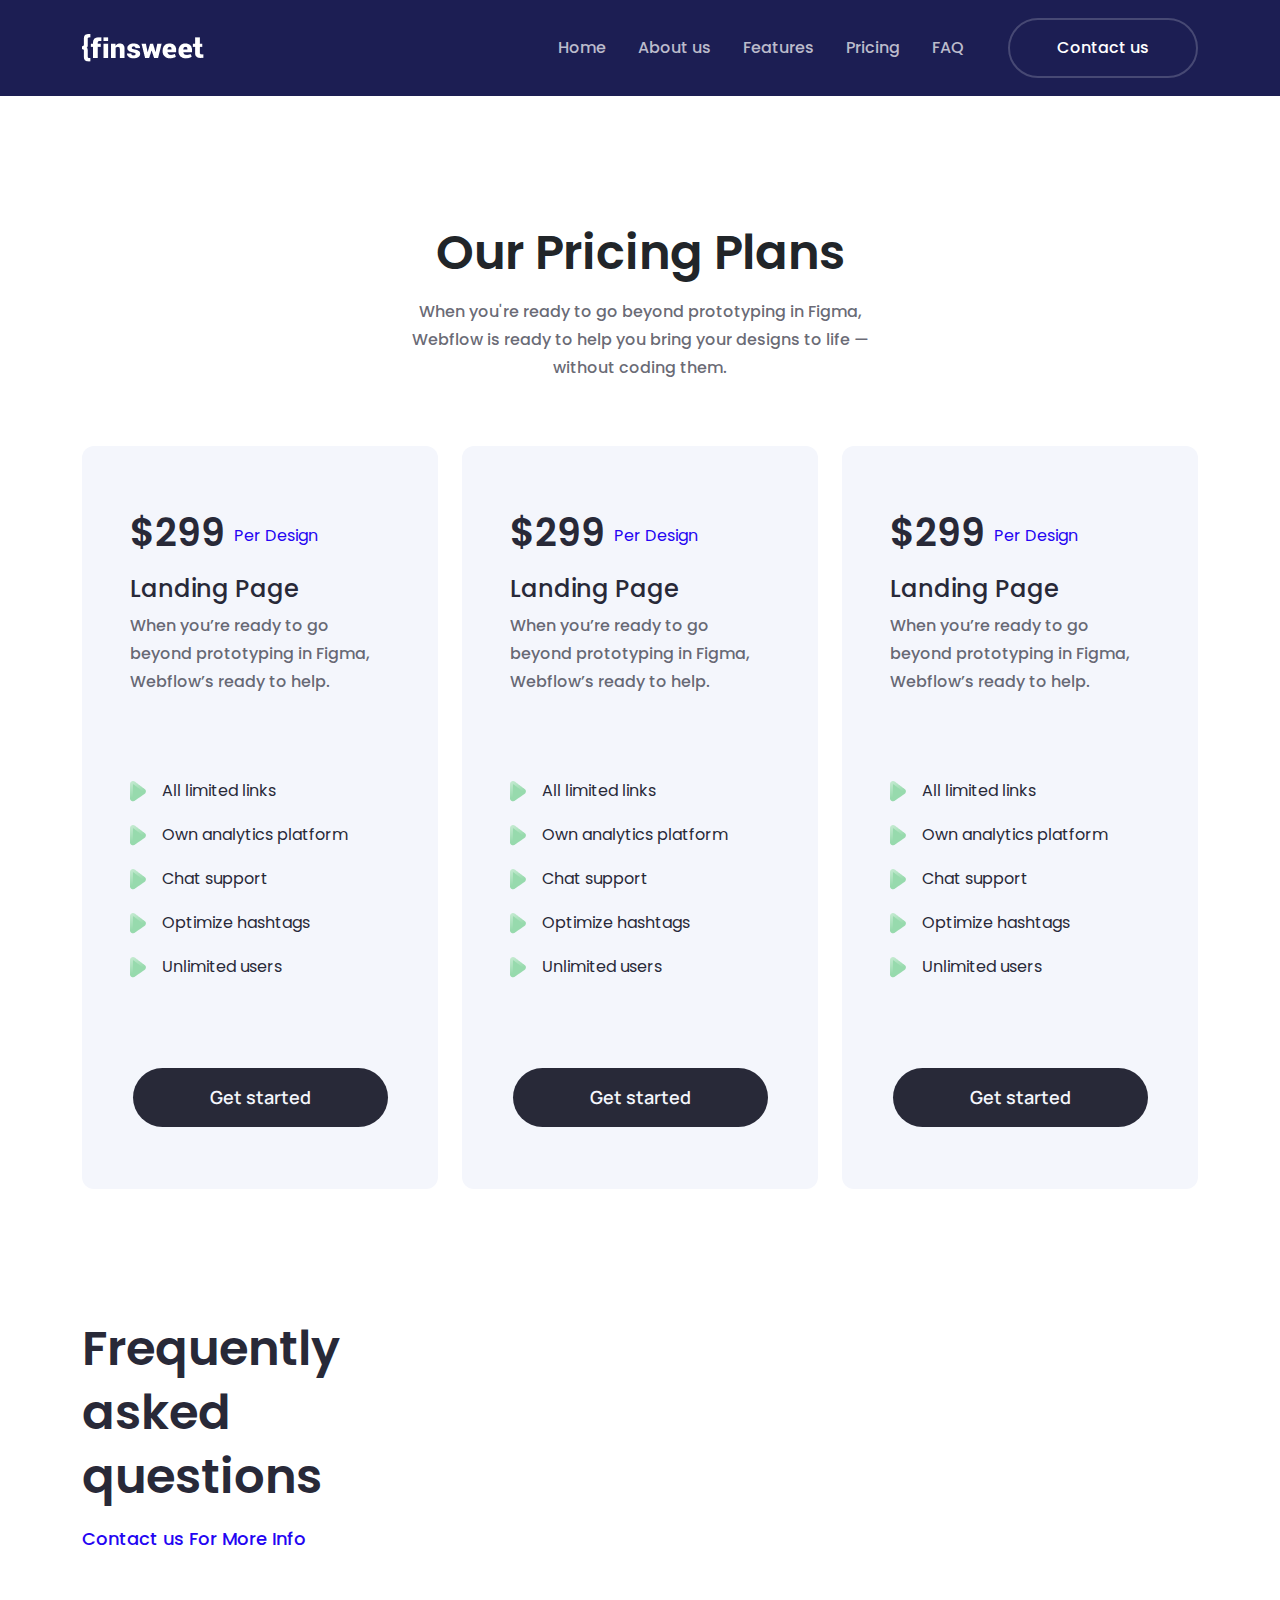
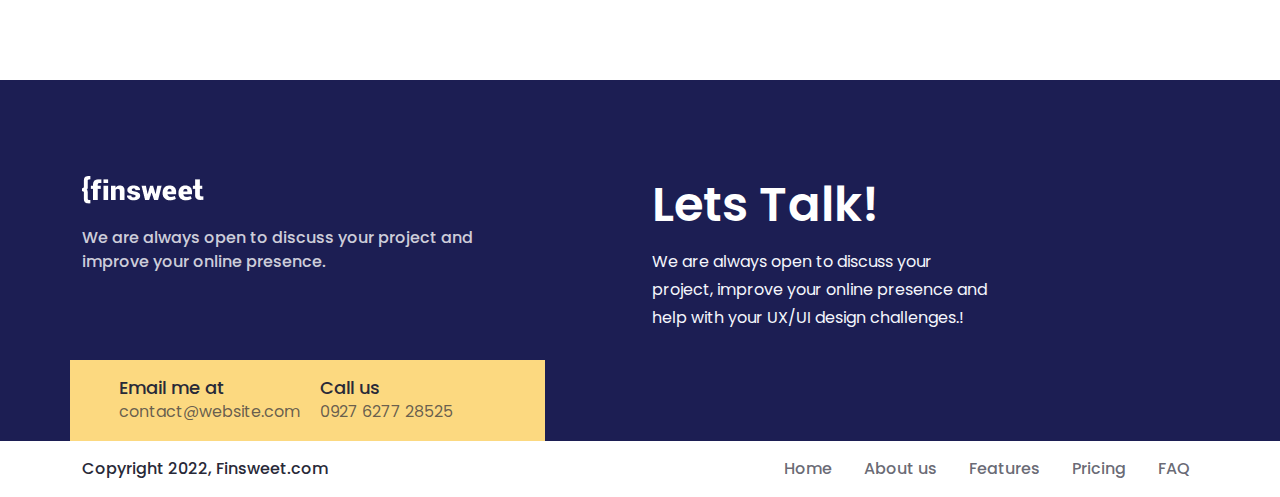
==== finsweetFull/pricing.html @ c9d98468 "pricing card done" ====
<html lang="en">

<head>
    <meta charset="UTF-8">
    <meta name="viewport" content="width=device-width, initial-scale=1.0">
    <title>Finsweet</title>
    <link rel="stylesheet" data-purpose="Layout StyleSheet" title="Web Awesome" href="/css/app-wa-8106c2e05ae3cd7bfbb686f33d73a923.css?vsn=d">

    <link rel="stylesheet" href="https://site-assets.fontawesome.com/releases/v6.5.1/css/all.css">

    <link rel="stylesheet" href="https://site-assets.fontawesome.com/releases/v6.5.1/css/sharp-thin.css">

    <link rel="stylesheet" href="https://site-assets.fontawesome.com/releases/v6.5.1/css/sharp-solid.css">

    <link rel="stylesheet" href="https://site-assets.fontawesome.com/releases/v6.5.1/css/sharp-regular.css">

    <link rel="stylesheet" href="https://site-assets.fontawesome.com/releases/v6.5.1/css/sharp-light.css">

    <link rel="stylesheet" href="css/bootstrap.min.css">
    <link rel="stylesheet" href="css/pricingcss/style.css">
    <link rel="stylesheet" href="css/pricingcss/responsive.css">
</head>

<body>
    <!-- nav part start -->
    <section id="navFull">
        <nav class="navbar navbar-expand-lg">
            <div class="container">
                <a class="navbar-brand" href="#">
                    <picture>
                        <img src="Images/Finsweet white logo 1.png" alt="logo" class="img-fluid  w-100 ">
                    </picture>
                </a>
                <button class="navbar-toggler" type="button" data-bs-toggle="collapse" data-bs-target="#navbarSupportedContent" aria-controls="navbarSupportedContent" aria-expanded="false" aria-label="Toggle navigation">
                    <span class="navbar-toggler-icon"></span>
                </button>
                <div class="collapse navbar-collapse" id="navbarNav">
                    <ul class="navbar-nav ms-auto column-gap-3 ">
                        <li class="nav-item menuItem">
                            <a class="nav-link" aria-current="page" href="#">Home</a>
                        </li>
                        <li class="nav-item menuItem">
                            <a class="nav-link" href="#">About us</a>
                        </li>
                        <li class="nav-item menuItem">
                            <a class="nav-link" href="#">Features</a>
                        </li>
                        <li class="nav-item menuItem">
                            <a class="nav-link" href="#">Pricing</a>
                        </li>
                        <li class="nav-item menuItem">
                            <a class="nav-link" href="#">FAQ</a>
                        </li>
                    </ul>
                    <div class="navBtn">
                        <a href="#">Contact us</a>
                    </div>
                </div>
            </div>
        </nav>
    </section>
    <!-- nav part end -->

    <!-- pricing part css start-->
    <section id="pricingFull">
        <div class="container">
            <div class="row justify-content-center">
                <div class="col-lg-6 text-center">
                    <div class="pricingTop">
                        <h2 class="pricingTop__header">Our Pricing Plans</h2>
                        <p class="pricingTop__discription">When you're ready to go beyond prototyping in Figma, Webflow is ready to help you bring your designs to life — without coding them.</p>
                    </div>
                </div>
            </div>
            <div class="row">
                <div class="col-lg-4">
                    <div class="pricingCard">
                        <h6 class="pricingCard__price">$299 <span class="pricingCard__price--span">Per Design</span></h6>
                        <h4 class="pricingCard__title">Landing Page </h4>
                        <p class="pricingCard__discription">When you’re ready to go beyond prototyping in Figma, Webflow’s ready to help.</p>
                        <ul>
                            <li class="pricingCard__item"><span class="pricingCard__item--icon"><img src="Images/pricingactivePointer.png" alt=""></span>All limited links</li>
                            <li class="pricingCard__item"><span class="pricingCard__item--icon"><img src="Images/pricingactivePointer.png" alt=""></span>Own analytics platform</li>
                            <li class="pricingCard__item"><span class="pricingCard__item--icon"><img src="Images/pricingactivePointer.png" alt=""></span>Chat support</li>
                            <li class="pricingCard__item"><span class="pricingCard__item--icon"><img src="Images/pricingactivePointer.png" alt=""></span>Optimize hashtags</li>
                            <li class="pricingCard__item"><span class="pricingCard__item--icon"><img src="Images/pricingactivePointer.png" alt=""></span>Unlimited users</li>
                        </ul>
                        <div class="pricingCardbtn text-center "><a href="#" class="pricingCard__btn">Get started</a></div>
                    </div>
                </div>
                <div class="col-lg-4">
                    <div class="pricingCard">
                        <h6 class="pricingCard__price">$299 <span class="pricingCard__price--span">Per Design</span></h6>
                        <h4 class="pricingCard__title">Landing Page </h4>
                        <p class="pricingCard__discription">When you’re ready to go beyond prototyping in Figma, Webflow’s ready to help.</p>
                        <ul>
                            <li class="pricingCard__item"><span class="pricingCard__item--icon"><img src="Images/pricingactivePointer.png" alt=""></span>All limited links</li>
                            <li class="pricingCard__item"><span class="pricingCard__item--icon"><img src="Images/pricingactivePointer.png" alt=""></span>Own analytics platform</li>
                            <li class="pricingCard__item"><span class="pricingCard__item--icon"><img src="Images/pricingactivePointer.png" alt=""></span>Chat support</li>
                            <li class="pricingCard__item"><span class="pricingCard__item--icon"><img src="Images/pricingactivePointer.png" alt=""></span>Optimize hashtags</li>
                            <li class="pricingCard__item"><span class="pricingCard__item--icon"><img src="Images/pricingactivePointer.png" alt=""></span>Unlimited users</li>
                        </ul>
                        <div class="pricingCardbtn text-center "><a href="#" class="pricingCard__btn">Get started</a></div>
                    </div>
                </div>
                <div class="col-lg-4">
                    <div class="pricingCard">
                        <h6 class="pricingCard__price">$299 <span class="pricingCard__price--span">Per Design</span></h6>
                        <h4 class="pricingCard__title">Landing Page </h4>
                        <p class="pricingCard__discription">When you’re ready to go beyond prototyping in Figma, Webflow’s ready to help.</p>
                        <ul>
                            <li class="pricingCard__item"><span class="pricingCard__item--icon"><img src="Images/pricingactivePointer.png" alt=""></span>All limited links</li>
                            <li class="pricingCard__item"><span class="pricingCard__item--icon"><img src="Images/pricingactivePointer.png" alt=""></span>Own analytics platform</li>
                            <li class="pricingCard__item"><span class="pricingCard__item--icon"><img src="Images/pricingactivePointer.png" alt=""></span>Chat support</li>
                            <li class="pricingCard__item"><span class="pricingCard__item--icon"><img src="Images/pricingactivePointer.png" alt=""></span>Optimize hashtags</li>
                            <li class="pricingCard__item"><span class="pricingCard__item--icon"><img src="Images/pricingactivePointer.png" alt=""></span>Unlimited users</li>
                        </ul>
                        <div class="pricingCardbtn text-center "><a href="#" class="pricingCard__btn">Get started</a></div>
                    </div>
                </div>
            </div>
        </div>
    </section>
    <!-- pricing part css end-->

    <!-- faq part css end-->
    <section id="faqFull">
        <div class="container">
            <div class="row">
                <div class="col-lg-4">
                    <div class="faqLeft">
                        <h2 class="faqLeft__header">Frequently asked questions</h2>
                        <p class="faqLeft__discription">Contact us For More Info</p>
                    </div>
                </div>
                <div class="col-lg-8"></div>
            </div>
        </div>
    </section>
    <!-- faq part css end-->

    <!-- footer part start -->
    <footer id="footerFull">
        <div class="container">
            <div class="row">
                <div class="col-lg-5">
                    <div class="footerLeft">
                        <a href="#">
                            <picture><img src="Images/Finsweet white logo 1.png" alt="Images/Finsweet white logo 1.png" class="img-fluid"></picture>
                        </a>
                        <p class="footerLeft__discription">We are always open to discuss your project and improve your online presence.</p>
                        <div class="row footerLeft__contact align-items-center">
                            <div class="col-lg-6 col-md-6 col-sm-6">
                                <h6 class="footerLeft__contactTitile">Email me at</h6>
                                <p class="footerLeft__contactDiscrip">contact@website.com</p>
                            </div>
                            <div class="col-lg-6 col-md-6 col-sm-6">
                                <h6 class="footerLeft__contactTitile">Call us</h6>
                                <p class="footerLeft__contactDiscrip">0927 6277 28525</p>
                            </div>
                        </div>
                    </div>
                </div>
                <div class="col-lg-6 offset-lg-1 mt-md-4 mt-lg-0 mt-sm-3 mt-3 ">
                    <div class="footerRight">
                        <h4 class="footerRight__title">Lets Talk!</h4>
                        <p class="footerRight__discription">We are always open to discuss your project, improve your online presence and help with your UX/UI design challenges.!</p>
                        <div class="footerRight__social">
                            <a href="#"><i class="fa-brands fa-facebook"></i></a>
                            <a href="#"><i class="fa-brands fa-twitter"></i></a>
                            <a href="#"><i class="fa-brands fa-linkedin"></i></a>
                        </div>
                    </div>
                </div>
            </div>
        </div>
    </footer>
    <!-- footer part end -->

    <!-- footernav part end -->
    <nav class="navbar navbar-expand-lg">
        <div class="container">
            <p class="footernavcopyright">Copyright 2022, <a href="#" class="footernavcopyrightlink">Finsweet.com</a></p>
            <button class="navbar-toggler" type="button" data-bs-toggle="collapse" data-bs-target="#navbarSupportedContent" aria-controls="navbarSupportedContent" aria-expanded="false" aria-label="Toggle navigation">
                    <span class="navbar-toggler-icon"></span>
                </button>
            <div class="collapse navbar-collapse" id="navbarNav">
                <ul class="navbar-nav ms-auto column-gap-3 ">
                    <li class="nav-item menuItem footer--menuitem">
                        <a class="nav-link" aria-current="page" href="#">Home</a>
                    </li>
                    <li class="nav-item menuItem footer--menuitem">
                        <a class="nav-link" href="#">About us</a>
                    </li>
                    <li class="nav-item menuItem footer--menuitem">
                        <a class="nav-link" href="#">Features</a>
                    </li>
                    <li class="nav-item menuItem footer--menuitem">
                        <a class="nav-link" href="#">Pricing</a>
                    </li>
                    <li class="nav-item menuItem footer--menuitem">
                        <a class="nav-link" href="#">FAQ</a>
                    </li>
                </ul>
            </div>
        </div>
    </nav>
    <!-- footernav part end -->
</body>
---- finsweetFull/css/pricingcss/style.css ----
@import "../common.css";
@import "../navbar.css";
@import "../footer.css";
:root {
    --primary_blue: #1C1E53;
    --primary_white: #fff;
    --dark_blue: #282938;
    --Grey: #F4F6FC;
    --light_grey: #BBBBCB;
    --yellow: #FCD980;
    --tint_blue: #2405F2;
    --poppins: "Poppins", sans-serif;
    --manrope: "Manrope", sans-serif;
}


/* pricing part css */

#pricingFull {
    padding: 128px 0;
}

.pricingTop__header {
    font-family: var(--poppins);
    font-size: 48px;
    font-weight: 600;
    color: var(dark_blue);
}

.pricingTop__discription {
    font-family: var(--poppins);
    font-size: 16px;
    font-weight: 500;
    line-height: 28px;
    padding: 16px 28px 0;
    color: rgba(40, 41, 56, 0.705);
}

.pricingTop {
    padding-bottom: 64px;
}

.pricingCard {
    padding: 64px 48px 62px;
    background: var(--Grey);
    border-radius: 12px;
    -webkit-border-radius: 12px;
    -moz-border-radius: 12px;
    -ms-border-radius: 12px;
    -o-border-radius: 12px;
    transition: ease-in-out .3s;
    -webkit-transition: ease-in-out .3s;
    -moz-transition: ease-in-out .3s;
    -ms-transition: ease-in-out .3s;
    -o-transition: ease-in-out .3s;
    position: relative;
    overflow: hidden;
    z-index: 1;
}

.pricingCard::before {
    position: absolute;
    content: '';
    bottom: 155px;
    left: 50%;
    width: 1151px;
    height: 1151px;
    border-radius: 50%;
    -webkit-border-radius: 50%;
    -moz-border-radius: 50%;
    -ms-border-radius: 50%;
    -o-border-radius: 50%;
    background: rgba(255, 255, 255, 0.062);
    transition: ease-in-out.3s;
    -webkit-transition: ease-in-out.3s;
    -moz-transition: ease-in-out.3s;
    -ms-transition: ease-in-out.3s;
    -o-transition: ease-in-out.3s;
    z-index: -1;
    transform: translateX(-50%);
    -webkit-transform: translateX(-50%);
    -moz-transform: translateX(-50%);
    -ms-transform: translateX(-50%);
    -o-transform: translateX(-50%);
    scale: 0;
}

.pricingCard:hover:before {
    scale: 1;
}

.pricingCard:hover {
    background: var(--primary_blue);
}

.pricingCard:hover .pricingCard__price--span {
    color: var(--yellow);
}

.pricingCard:hover .pricingCard__discription {
    color: rgba(255, 255, 255, 0.705);
}

.pricingCard:hover .pricingCard__price,
.pricingCard:hover .pricingCard__title,
.pricingCard:hover .pricingCard__item {
    color: var(--primary_white);
}

.pricingCard:hover .pricingCard__btn {
    background: var(--yellow);
    color: var(--dark_blue);
}

.pricingCard__price {
    font-family: var(--poppins);
    font-size: 38px;
    font-weight: 600;
    color: var(--dark_blue);
    transition: ease-in-out.3s;
    -webkit-transition: ease-in-out.3s;
    -moz-transition: ease-in-out.3s;
    -ms-transition: ease-in-out.3s;
    -o-transition: ease-in-out.3s;
}

.pricingCard__price--span {
    font-family: var(--poppins);
    font-size: 16px;
    font-weight: 400;
    color: var(--tint_blue);
    vertical-align: middle;
    transition: ease-in-out.3s;
    -webkit-transition: ease-in-out.3s;
    -moz-transition: ease-in-out.3s;
    -ms-transition: ease-in-out.3s;
    -o-transition: ease-in-out.3s;
}

.pricingCard__title {
    font-family: var(--poppins);
    font-size: 24px;
    font-weight: 500;
    color: var(--dark_blue);
    padding: 20px 0 8px;
    transition: ease-in-out.3s;
    -webkit-transition: ease-in-out.3s;
    -moz-transition: ease-in-out.3s;
    -ms-transition: ease-in-out.3s;
    -o-transition: ease-in-out.3s;
}

.pricingCard__discription {
    font-family: var(--poppins);
    font-weight: 500;
    line-height: 28px;
    color: rgba(40, 41, 56, 0.705);
    max-width: 281px;
    padding-bottom: 73px;
    transition: ease-in-out.3s;
    -webkit-transition: ease-in-out.3s;
    -moz-transition: ease-in-out.3s;
    -ms-transition: ease-in-out.3s;
    -o-transition: ease-in-out.3s;
}

.pricingCard__item {
    font-family: var(--poppins);
    font-size: 16px;
    font-weight: 400;
    color: var(--dark_blue);
    padding: 10px 0;
    transition: ease-in-out.3s;
    -webkit-transition: ease-in-out.3s;
    -moz-transition: ease-in-out.3s;
    -ms-transition: ease-in-out.3s;
    -o-transition: ease-in-out.3s;
}

.pricingCard__item--icon {
    padding-right: 16px;
}

.pricingCard__btn {
    font-family: var(--manrope);
    font-size: 18px;
    font-weight: 600;
    color: var(--Grey);
    padding: 16px 77px;
    background: var(--dark_blue);
    border-radius: 41px;
    -webkit-border-radius: 41px;
    -moz-border-radius: 41px;
    -ms-border-radius: 41px;
    -o-border-radius: 41px;
    transition: ease-in-out .3s;
    -webkit-transition: ease-in-out .3s;
    -moz-transition: ease-in-out .3s;
    -ms-transition: ease-in-out .3s;
    -o-transition: ease-in-out .3s;
}

.pricingCard__btn:hover {
    transform: scale(1.1);
    -webkit-transform: scale(1.1);
    -moz-transform: scale(1.1);
    -ms-transform: scale(1.1);
    -o-transform: scale(1.1);
}

.pricingCardbtn {
    display: block;
    padding-top: 79px;
}


/* pricing part css */


/* faq part css */

#faqFull {
    padding-bottom: 128px;
}

.faqLeft__header {
    font-family: var(--poppins);
    font-size: 48px;
    font-weight: 600;
    line-height: 64px;
    color: var(--dark_blue);
    padding-bottom: 16px;
}

.faqLeft__discription {
    font-family: var(--poppins);
    font-size: 18px;
    font-weight: 500;
    color: var(--tint_blue);
}


/* faq part css */
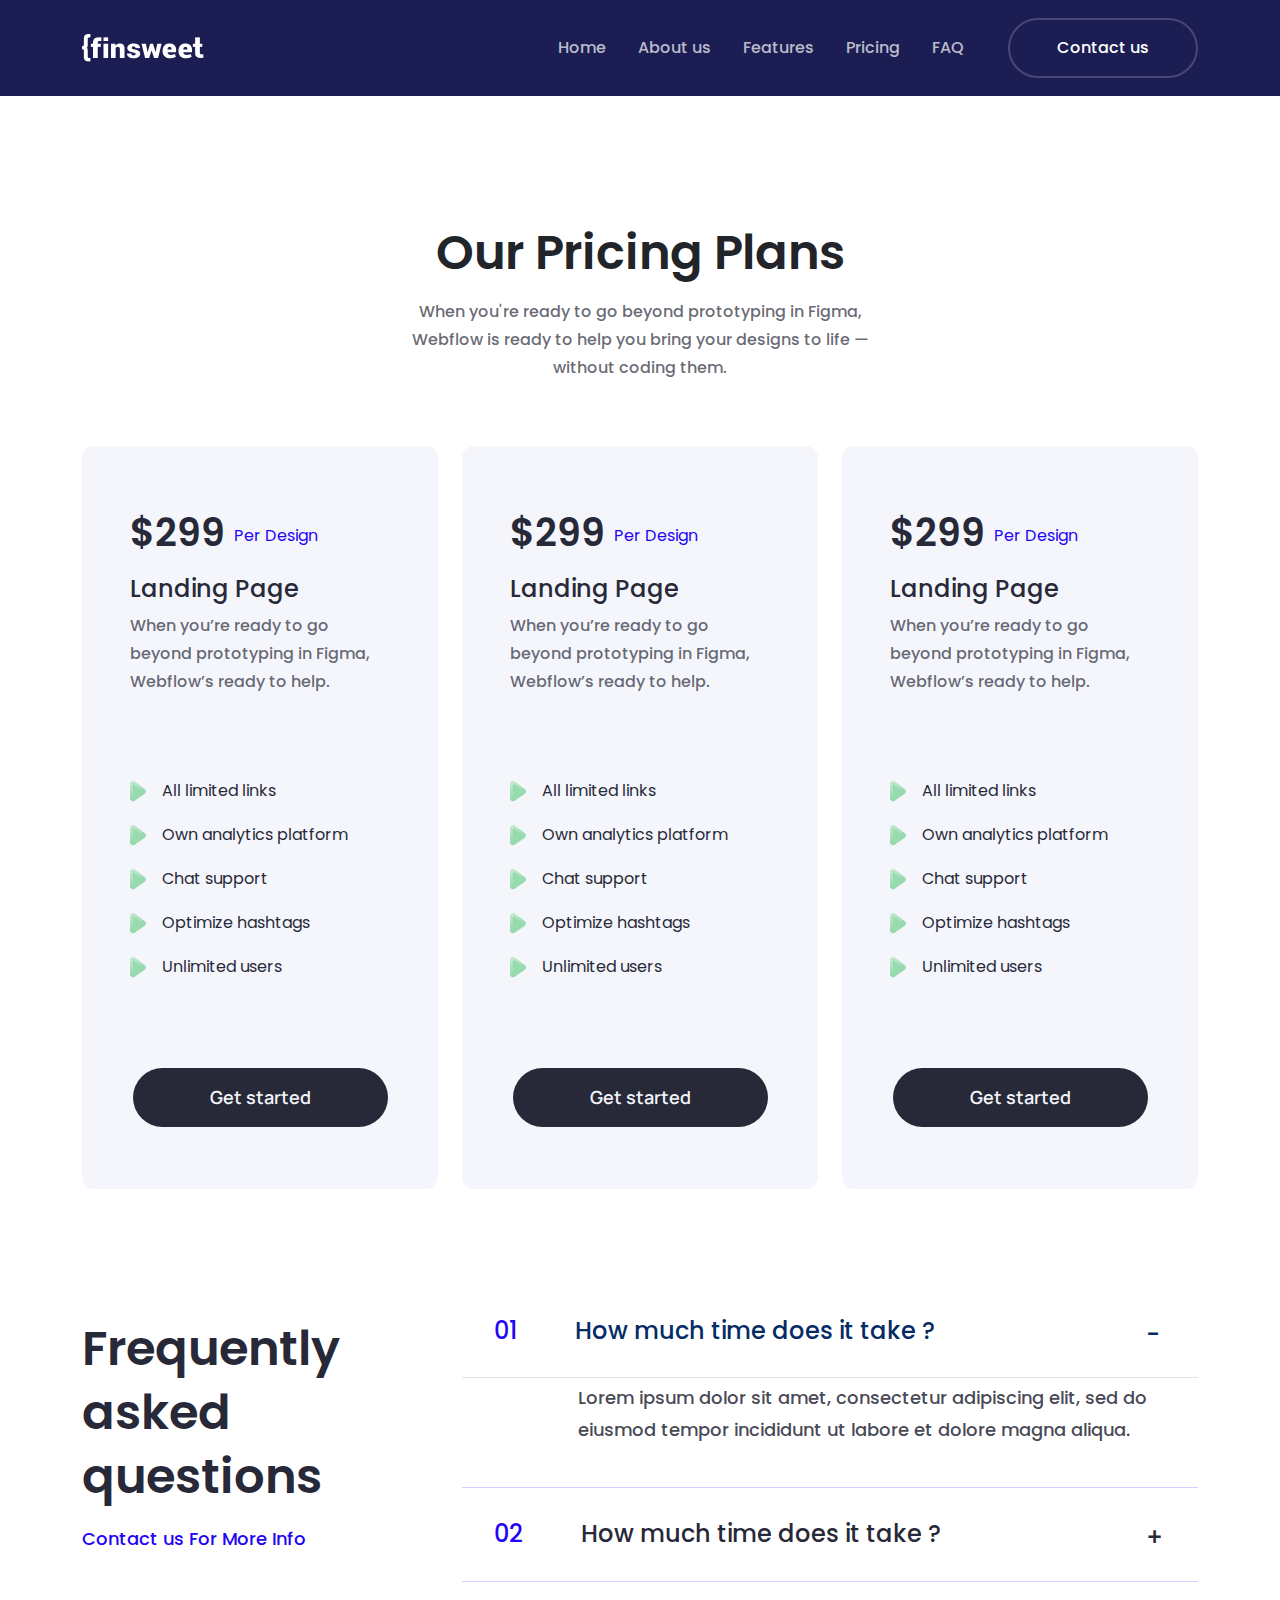
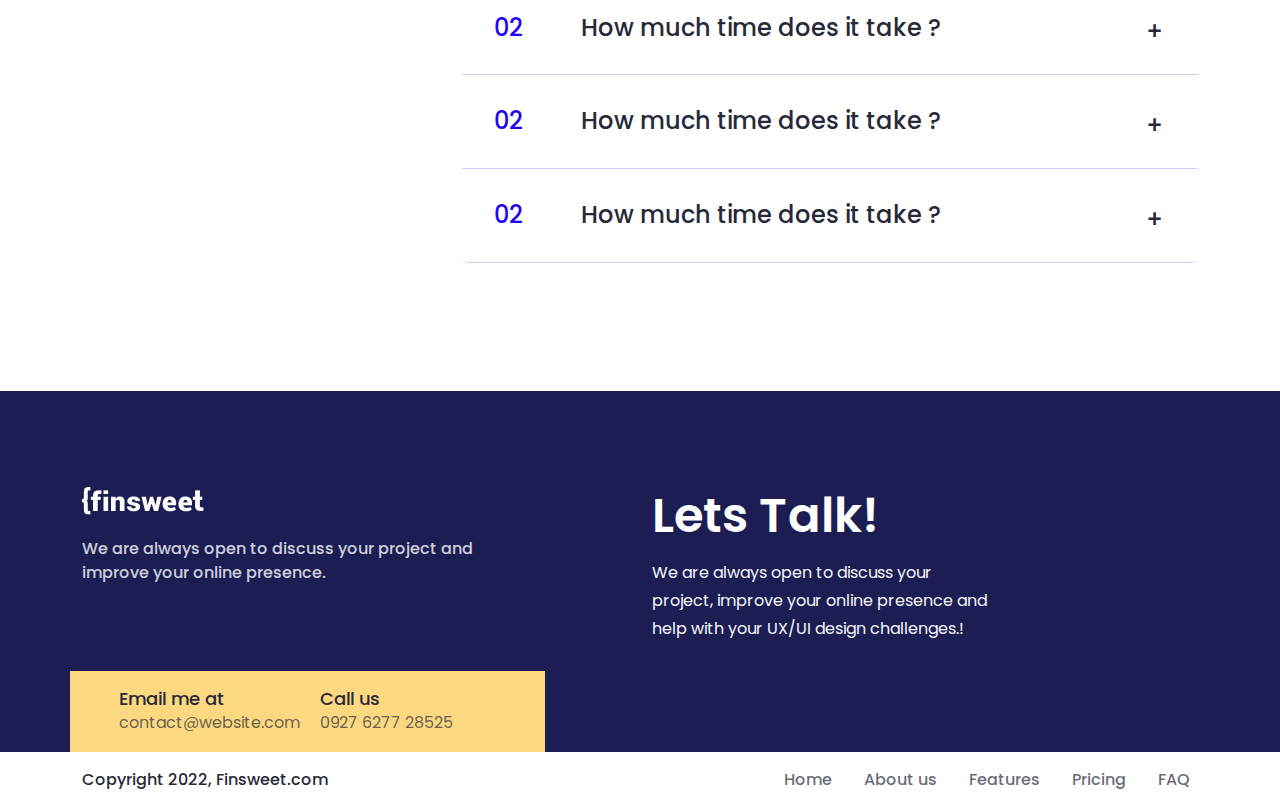
==== commit 10865986: "faq and pricing part done" ====
--- a/finsweetFull/pricing.html
+++ b/finsweetFull/pricing.html
@@ -133,7 +133,71 @@
                         <p class="faqLeft__discription">Contact us For More Info</p>
                     </div>
                 </div>
-                <div class="col-lg-8"></div>
+                <div class="col-lg-8">
+                    <div class="faqAccordion">
+                        <div class="accordion" id="accordionExample">
+                            <div class="accordion-item faqAccordionContetnt__custom">
+                                <h2 class="accordion-header faqAccordionContetnt__header">
+                                    <button class="accordion-button faqAccordionContetnt__btn pt-0 " type="button" data-bs-toggle="collapse" data-bs-target="#collapseOne" aria-expanded="true" aria-controls="collapseOne">
+                                        <span class="faqAccordionContetnt__btn--span">01</span>How much time does it take ?</button>
+                                </h2>
+                                <div id="collapseOne" class="accordion-collapse collapse show" data-bs-parent="#accordionExample">
+                                    <div class="accordion-body pt-1">
+                                        <p class="faqAccordionContetnt__discription">Lorem ipsum dolor sit amet, consectetur adipiscing elit, sed do eiusmod tempor incididunt ut labore et dolore magna aliqua.</p>
+                                    </div>
+                                </div>
+                            </div>
+                            <div class="accordion-item faqAccordionContetnt__custom">
+                                <h2 class="accordion-header">
+                                    <button class="accordion-button faqAccordionContetnt__btn collapsed" type="button" data-bs-toggle="collapse" data-bs-target="#collapseTwo" aria-expanded="false" aria-controls="collapseTwo">
+                                        <span class="faqAccordionContetnt__btn--span">02</span>How much time does it take ?
+                                  </button>
+                                </h2>
+                                <div id="collapseTwo" class="accordion-collapse collapse" data-bs-parent="#accordionExample">
+                                    <div class="accordion-body pt-1">
+                                        <p class="faqAccordionContetnt__discription">Lorem ipsum dolor sit amet, consectetur adipiscing elit, sed do eiusmod tempor incididunt ut labore et dolore magna aliqua.</p>
+                                    </div>
+                                </div>
+                            </div>
+                            <div class="accordion-item faqAccordionContetnt__custom">
+                                <h2 class="accordion-header">
+                                    <button class="accordion-button faqAccordionContetnt__btn collapsed" type="button" data-bs-toggle="collapse" data-bs-target="#collapseThree" aria-expanded="false" aria-controls="collapseTwo">
+                                        <span class="faqAccordionContetnt__btn--span">02</span>How much time does it take ?
+                                  </button>
+                                </h2>
+                                <div id="collapseThree" class="accordion-collapse collapse" data-bs-parent="#accordionExample">
+                                    <div class="accordion-body pt-1">
+                                        <p class="faqAccordionContetnt__discription">Lorem ipsum dolor sit amet, consectetur adipiscing elit, sed do eiusmod tempor incididunt ut labore et dolore magna aliqua.</p>
+                                    </div>
+                                </div>
+                            </div>
+                            <div class="accordion-item faqAccordionContetnt__custom">
+                                <h2 class="accordion-header">
+                                    <button class="accordion-button faqAccordionContetnt__btn collapsed" type="button" data-bs-toggle="collapse" data-bs-target="#collapseFour" aria-expanded="false" aria-controls="collapseTwo">
+                                        <span class="faqAccordionContetnt__btn--span">02</span>How much time does it take ?
+                                  </button>
+                                </h2>
+                                <div id="collapseFour" class="accordion-collapse collapse" data-bs-parent="#accordionExample">
+                                    <div class="accordion-body pt-1">
+                                        <p class="faqAccordionContetnt__discription">Lorem ipsum dolor sit amet, consectetur adipiscing elit, sed do eiusmod tempor incididunt ut labore et dolore magna aliqua.</p>
+                                    </div>
+                                </div>
+                            </div>
+                            <div class="accordion-item faqAccordionContetnt__custom">
+                                <h2 class="accordion-header">
+                                    <button class="accordion-button faqAccordionContetnt__btn collapsed" type="button" data-bs-toggle="collapse" data-bs-target="#collapseFive" aria-expanded="false" aria-controls="collapseTwo">
+                                        <span class="faqAccordionContetnt__btn--span">02</span>How much time does it take ?
+                                  </button>
+                                </h2>
+                                <div id="collapseFive" class="accordion-collapse collapse" data-bs-parent="#accordionExample">
+                                    <div class="accordion-body pt-1">
+                                        <p class="faqAccordionContetnt__discription">Lorem ipsum dolor sit amet, consectetur adipiscing elit, sed do eiusmod tempor incididunt ut labore et dolore magna aliqua.</p>
+                                    </div>
+                                </div>
+                            </div>
+                        </div>
+                    </div>
+                </div>
             </div>
         </div>
     </section>
@@ -206,4 +270,5 @@
         </div>
     </nav>
     <!-- footernav part end -->
+    <script src="js/bootstrap.min.js"></script>
 </body>--- a/finsweetFull/css/pricingcss/style.css
+++ b/finsweetFull/css/pricingcss/style.css
@@ -239,5 +239,65 @@
     color: var(--tint_blue);
 }
 
+.faqAccordionContetnt__btn {
+    font-family: var(--poppins);
+    font-size: 24px;
+    font-weight: 500;
+    color: var(--dark_blue);
+    padding: 32px;
+}
+
+.faqAccordionContetnt__btn--span {
+    font-family: var(--poppins);
+    font-size: 24px;
+    font-weight: 500;
+    color: var(--tint_blue);
+    padding-right: 58px;
+}
+
+.faqAccordionContetnt__discription {
+    font-family: var(--poppins);
+    font-size: 18px;
+    font-weight: 500;
+    line-height: 32px;
+    color: rgba(40, 41, 56, 0.863);
+    padding-left: 96px;
+    padding-bottom: 25px;
+    max-width: 665px;
+}
+
+.faqAccordionContetnt__custom {
+    border: none;
+    border-bottom: 1px solid rgba(194, 187, 255, 0.712);
+}
+
+.faqAccordionContetnt__btn::after {
+    content: "+";
+    background-image: none;
+    transform: rotate(0deg);
+    -webkit-transform: rotate(0deg);
+    -moz-transform: rotate(0deg);
+    -ms-transform: rotate(0deg);
+    -o-transform: rotate(0deg);
+}
+
+.accordion-button:not(.collapsed)::after {
+    content: "-";
+    background-image: none;
+    transform: rotate(0deg);
+    -webkit-transform: rotate(0deg);
+    -moz-transform: rotate(0deg);
+    -ms-transform: rotate(0deg);
+    -o-transform: rotate(0deg);
+}
+
+.faqAccordionContetnt__btn:focus {
+    box-shadow: none;
+}
+
+.faqAccordionContetnt__btn:not(.collapsed) {
+    background: none;
+}
+
 
 /* faq part css */